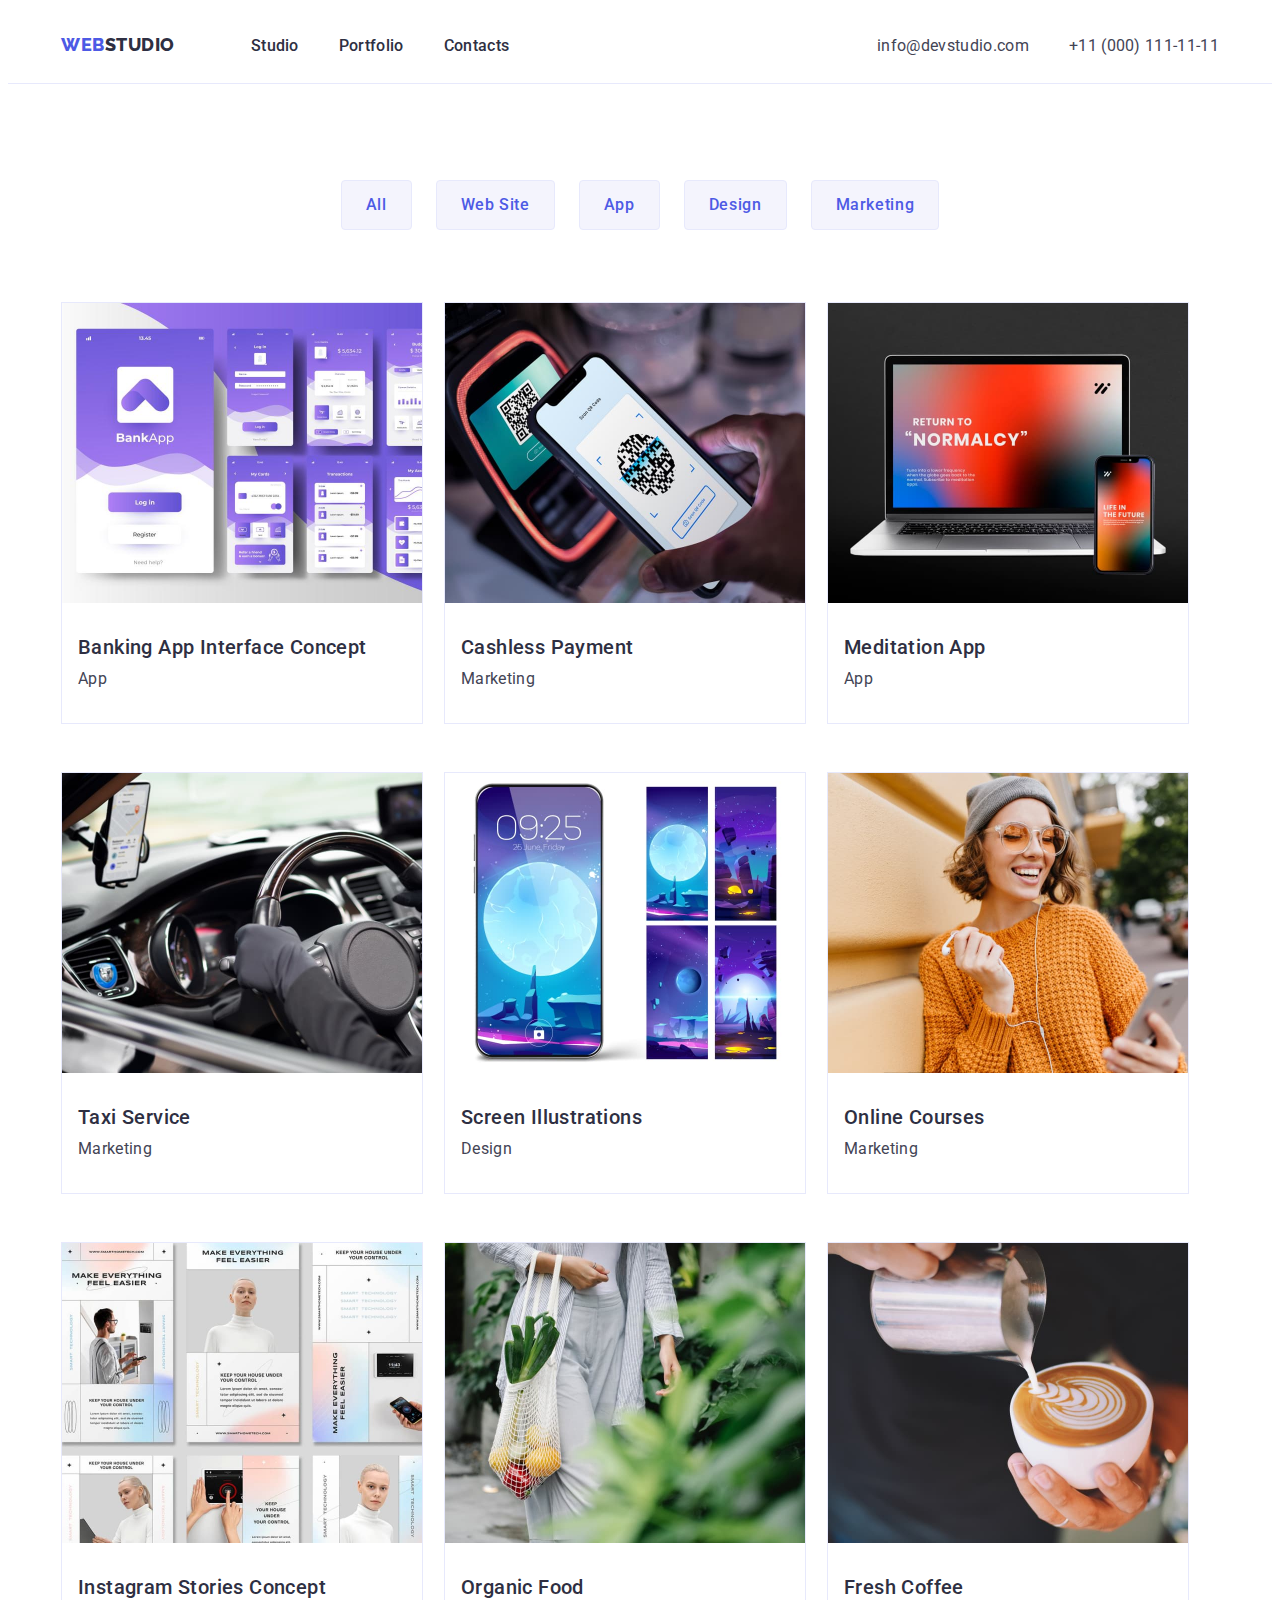
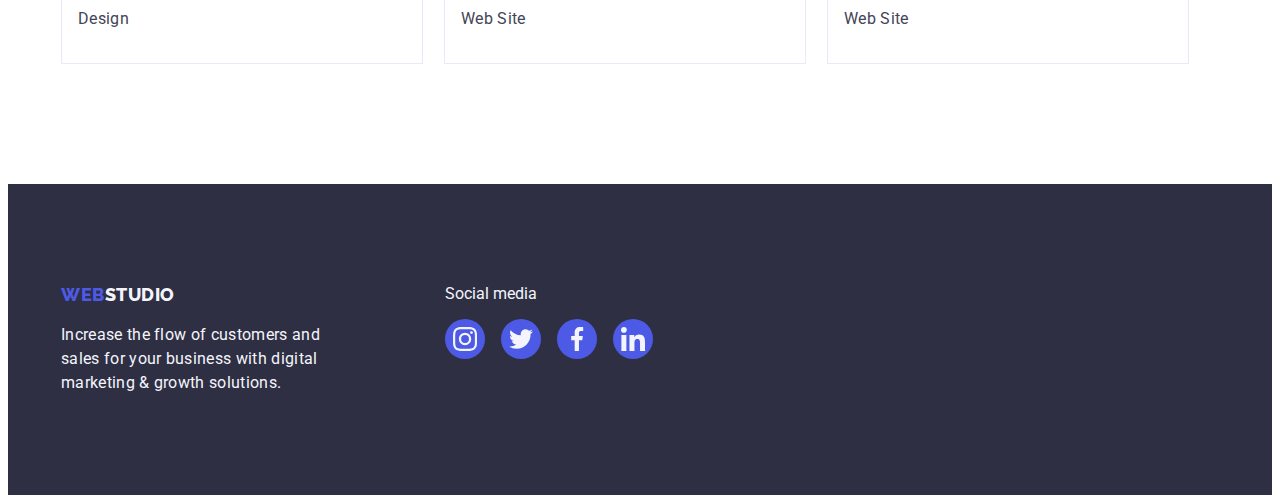
==== portfolio.html @ e845f2e0 "Initial commit" ====
<!DOCTYPE html>
<html lang="en">
<head>
    <meta charset="UTF-8">
    <meta http-equiv="X-UA-Compatible" content="IE=edge">
    <meta name="viewport" content="width=, initial-scale=1.0">
    <title>Portfolio</title>
    <link rel="preconnect" href="https://fonts.googleapis.com">
    <link rel="preconnect" href="https://fonts.gstatic.com" crossorigin>
    <link href="https://fonts.googleapis.com/css2?family=Raleway:wght@800&family=Roboto:wght@400;500;700;900&display=swap"
        rel="stylesheet">
    <link rel="stylesheet" href="https://cdnjs.cloudflare.com/ajax/libs/modern-normalize/1.1.0/modern-normalize.min.css" integrity="sha512-wpPYUAdjBVSE4KJnH1VR1HeZfpl1ub8YT/NKx4PuQ5NmX2tKuGu6U/JRp5y+Y8XG2tV+wKQpNHVUX03MfMFn9Q==" crossorigin="anonymous" referrerpolicy="no-referrer" />
    <link rel="stylesheet" href="./css/styles.css">
</head>
<body>
<!-- HEADER -->
    <header class="header-portfolio header">
        <div class="container header-container">
<!-- NAVIGATION -->
            <nav class="header-portfolio-menu header-menu">
                <a class="header-portfolio-logo logo link" href="./index.html">
                    Web<span class="black-part-logo">Studio</span>
                </a>           
                <ul class="header-portfolio-menu-list header-menu-list list">
                    <li class="header-portfolio-menu-item ">
                        <a class="header-portfolio-menu-link header-menu-link link" href="./index.html">Studio</a>
                    </li>
                    <li class="header-portfolio-menu-item">
                        <a class="header-portfolio-menu-link header-menu-link link" href="./portfolio.html">Portfolio</a>
                    </li>
                    <li class="header-portfolio-menu-item">
                        <a class="header-portfolio-menu-link header-menu-link link" href="">Contacts</a>
                    </li>
                </ul>
            </nav>
    <!-- CONTACTS -->
            <address class="header-portfolio-contact header-contact">
                <ul class="header-portfolio-contact-list header-contact-list list">
                    <li class="header-portfolio-contact-item">
                        <a class="portfolio-info-link info-link link" href="mailto:info@devstudio.com">info@devstudio.com</a>
                    </li>
                    <li class="header-portfolio-contact-item">
                        <a class="portfolio-info-link info-link link" href="tel:+110001111111">+11 (000) 111-11-11</a>
                    </li>
                </ul>
            </address>
        </div>
    </header>
<!-- MAIN -->
    <main>
        <section class="filter">
            <div class="container">
                <h1 hidden>filter</h1>
                <ul class="filter-list list">
                    <li class="filter-item">
                        <button class="filter-btn" type="button">All</button>
                    </li>
                    <li class="filter-item">
                        <button class="filter-btn" type="button">Web Site</button>
                    </li>
                    <li class="filter-item">
                        <button class="filter-btn" type="button">App</button>
                    </li>
                    <li class="filter-item">
                        <button class="filter-btn" type="button">Design</button>
                    </li>
                    <li class="filter-item">
                        <button class="filter-btn" type="button">Marketing</button>
                    </li>
                </ul>    
                <ul class="portfolio-list list">
                    <li class="portfolio-item">
                        <a class="portfolio-img-link link" href="">
                            <img class="portfolio-img img" src="./images/portfolio-bankingapp.jpg" alt="layout of the banking application" width="360" height="300">
                            <div class="text-cards">
                                <h2 class="portfolio-subtitle title-cards">Banking App Interface Concept</h2>
                                <p class="portfolio-text text">App</p>
                            </div>
                        </a>
                    </li>
                    <li class="portfolio-item">
                        <a class="portfolio-img-link link" href="">
                            <img class="portfolio-img img" src="./images/portfolio-cashlesspayment.jpg" alt="phone scanning a QR code" width="360" height="300">
                            <div class="text-cards">
                                <h2 class="portfolio-subtitle title-cards">Cashless Payment</h2>
                                <p class="portfolio-text text">Marketing</p>
                            </div>
                        </a>
                    </li>
                    <li class="portfolio-item">
                        <a class="portfolio-img-link link" href="">
                            <img class="portfolio-img img" src="./images/portfolio-meditationapp.jpg" alt="laptop with phone" width="360" height="300">
                            <div class="text-cards">
                                <h2 class="portfolio-subtitle title-cards">Meditation App</h2>
                                <p class="portfolio-text text">App</p>
                            </div>
                        </a>
                    </li>
                    <li class="portfolio-item">
                        <a class="portfolio-img-link link" href="">
                            <img class="portfolio-img img" src="./images/portfolio-taxiservices.jpg" alt="car steering wheel" width="360" height="300">
                            <div class="text-cards">
                                <h2 class="portfolio-subtitle title-cards">Taxi Service</h2>
                                <p class="portfolio-text text">Marketing</p>
                            </div>
                        </a>
                    </li>
                    <li class="portfolio-item">
                        <a class="portfolio-img-link link" href="">
                            <img class="portfolio-img img" src="./images/portfolio-screenillustrations.jpg" alt="phone screen" width="360" height="300">
                            <div class="text-cards">
                                <h2 class="portfolio-subtitle title-cards">Screen Illustrations</h2>
                                <p class="portfolio-text text">Design</p>
                            </div>
                        </a>
                    </li>
                    <li class="portfolio-item">
                        <a class="portfolio-img-link link" href="">
                            <img class="portfolio-img img" src="./images/portfolio-onlinecourses.jpg" alt="girl with phone" width="360" height="300">
                            <div class="text-cards">
                                <h2 class="portfolio-subtitle title-cards">Online Courses</h2>
                                <p class="portfolio-text text">Marketing</p>
                            </div>
                        </a>
                    </li>
                    <li class="portfolio-item">
                        <a class="portfolio-img-link link" href="">
                            <img class="portfolio-img img" src="./images/portfolio-instagramstoriesconcept.jpg" alt="advertising posters" width="360" height="300">
                            <div class="text-cards">
                                <h2 class="portfolio-subtitle title-cards">Instagram Stories Concept</h2>
                                <p class="portfolio-text text">Design</p>
                            </div>
                        </a>
                    </li>
                    <li class="portfolio-item">
                        <a class="portfolio-img-link link" href="">
                            <img class="portfolio-img img" src="./images/portfolio-organicfood.jpg" alt="vegetables in bag" width="360" height="300">
                            <div class="text-cards">
                                <h2 class="portfolio-subtitle title-cards">Organic Food</h2>
                                <p class="portfolio-text text">Web Site</p>
                            </div>
                        </a>
                    </li>
                    <li class="portfolio-item">
                        <a class="portfolio-img-link link" href="">
                            <img class="portfolio-img img" src="./images/portfolio-freshcoffee.jpg" alt="cup of coffee" width="360" height="300">
                            <div class="text-cards ">
                                <h2 class="portfolio-subtitle title-cards">Fresh Coffee</h2>
                                <p class="portfolio-text text">Web Site</p>
                            </div>
                        </a>
                    </li>
                </ul>
            </div>
        </section>
    </main>
<!-- FOOTER -->
    <footer class="footer">
        <div class="container footer-container">
            <div class="footer-logo-text">
            <a class="footer-logo logo link" href="./index.html">
                Web<span class="footer-span black-part-logo">Studio</span>
            </a>
            <p class="footer-text text">Increase the flow of customers and sales for your business with digital marketing & growth solutions.</p>
            </div>
            <div class="footer-soc">
                <p class="footer-text">Social media</p>
                <ul class="soc-list list">
                    <li class="soc-list-item">
                        <a class="soc-icon-link link" href="">
                            <svg class="soc-icon" width="24px" height="24px">
                                <use href="./images/icons.svg#icon-instagram"></use>
                            </svg>
                        </a>
                    </li>
                    <li class="soc-list-item">
                        <a class="soc-icon-link link" href="">
                            <svg class="soc-icon" width="24px" height="24px">
                                <use href="./images/icons.svg#icon-twitter"></use>
                            </svg>
                        </a>
                    </li>
                    <li class="soc-list-item">
                        <a class="soc-icon-link link" href="">
                            <svg class="soc-icon" width="24px" height="24px">
                                <use href="./images/icons.svg#icon-facebook"></use>
                            </svg>
                        </a>
                    </li>
                    <li class="soc-list-item">
                        <a class="soc-icon-link link" href="">
                            <svg class="soc-icon" width="24px" height="24px">
                                <use href="./images/icons.svg#icon-linkedin"></use>
                            </svg>
                        </a>
                    </li>
                </ul>
            </div>
        </div>
    </footer>
</body>
</html>
---- css/styles.css ----
:root{
    --main-font: "Roboto", sans-serif;
    --secondary-font: 'Raleway', sans-serif;
    --main-text-color: #2E2F42;
    --secondary-text-color: #434455;
    --background-title-btn-color: #FFFFFF;
    --logo-btn-color: #4d5ae5;
    --hover-color: #404BBF;
    --team-filter-footer-background: #F4F4FD;
    --border-header-color: #E7E9FC;
    --hero-bg-gradient: linear-gradient(rgba(46, 47, 66, 0.7), rgba(46, 47, 66, 0.7));
    --customers-icon-color: #8E8F99;
    --footer-icon-hover-color: #31D0AA;
}   

li {
    list-style: none;
}

a {
    text-decoration: none;
}

p, 
h1, 
h2, 
h3, 
h4, 
h5, 
h6{
    margin: 0;
}

ul{
    margin: 0;
    padding-left: 0;
}

button{
    cursor: pointer;
}

address{
    font-style: normal;
}

img{
    display: block;
}

.container{
    width: 1158px;
    padding-right: 15px;
    padding-left: 15px;
    margin: 0 auto;
}

.section{
    padding-top: 120px;
    padding-bottom: 120px;
}
/* ======= COMPONENTS ======= */
.secondary-title {
    font-weight: 700;
    font-size: 36px;
    line-height: 1.11;
    letter-spacing: 0.02em;
    text-transform: capitalize;
    text-align: center;
    color: var(--main-text-color);
    margin-bottom: 72px;
}

.title-cards {
    font-weight: 500;
    font-size: 20px;
    line-height: 1.2;
    letter-spacing: 0.02em;
    color: var(--main-text-color);
    margin-bottom: 8px;
}

.text{
    letter-spacing: 0.02em;
    line-height: 1.5;
    color: var(--secondary-text-color);
}
/* ======= /COMPONENTS ======= */
body {
    background-color: var(--background-title-btn-color);
    font-family: var(--main-font);
    font-size: 16px;
    color: var(--secondary-text-color);
}
/* =======HEADER======= */
.header{
    border-bottom: 1px solid var(--border-header-color);
    padding-top: 25.5px;
    padding-bottom: 25.5px;
}
/* ======= LOGO ======= */
.logo {
    font-family: var(--secondary-font);
    font-weight: 800;
    font-size: 18px;
    line-height: 1.17;
    letter-spacing: 0.03em;
    text-transform: uppercase;
    color: var(--logo-btn-color);
    margin-right: 76px;
}

.black-part-logo {
    color: var(--main-text-color);
}

/* ======= /LOGO ======= */
/* ======= NAV ======= */
.header-container{
    display: flex;
    align-items: center;
    
}

.header-menu{
    display: flex;
    margin-right: auto;
}

.header-menu-link {
    font-weight: 500;
    color: var(--main-text-color);
    letter-spacing: 0.02em;
    line-height: 1.5;
}

.header-menu-list{
    display: flex;
    gap: 40px;
}

.header-menu-link:hover,
.header-menu-link:focus {
    color: var(--hover-color);
    
}

.header-contact {
    color: var(--secondary-text-color);
    letter-spacing: 0.02em;
    line-height: 1.5;
}

.header-contact-list{
    display: flex;
    gap: 40px;
}

.info-link {
    color: var(--secondary-text-color);
}

.info-link:hover,
.info-link:focus {
    color: var(--hover-color);
}

/* ======= CONTACTS ======= */

/* ======= HERO ======= */
.hero {
    background-color:var(--main-text-color);
    background-image: var(--hero-bg-gradient), url(../images/hero-bg.jpg);
    background-repeat: no-repeat;
    background-position:  center;
    background-size: cover;
    padding-top: 188px;
    padding-bottom: 188px;
}

.hero-title{
    max-width: 496px;
    margin: 0 auto 48px;
}
.primary-title {
    text-align: center;
    font-size: 56px;
    line-height: 1.07;
    letter-spacing: 0.02em;
    color: var(--background-title-btn-color);
}

.hero-order-btn {
    display: block;
    min-width: 169px;
    height: 56px;
    background-color: var(--logo-btn-color);
    font-family: var(--main-font);
    font-weight: 500;
    font-size: 16px;
    line-height: 1.5;
    letter-spacing: 0.04em;
    color: var(--background-title-btn-color);
    border-radius: 4px;
    box-shadow: 0px 4px 4px rgba(0, 0, 0, 0.15);
    border: none;
    padding: 0;
    margin: 0 auto;
}

.hero-order-btn:hover,
.hero-order-btn:focus {
    background-color: var(--hover-color);
    cursor: pointer;
}
/* =======PRODUCTIVITY====== */
.productivity-list{
    display: flex;
    gap: 24px;
}

.productivity-item{
    width: 264px;
}

.productivity-icon-link{
    display: flex;
    width: 264px;
    height: 112px;
    background-color: #F4F4FD;
    border-radius: 4px;
    margin-bottom: 8px;
    align-items: center;
    justify-content: center;
}



/* =======ACTIVITY====== */
.activity{
    padding-bottom: 120px;
}

.activity-list{
    display: flex;
    gap: 24px;
}

.activity-item{
    border: 1px solid #E7E9FC;
}
/* ======= TEAM ======= */
.team {
    background-color:var(--team-filter-footer-background);
}

.team-list{
    display: flex;
    gap: 24px;
}

.team-item {
    background-color: var(--background-title-btn-color);
    box-shadow: 0px 1px 6px rgba(46, 47, 66, 0.08), 0px 1px 1px rgba(46, 47, 66, 0.16), 0px 2px 1px rgba(46, 47, 66, 0.08);
    border-radius: 0px 0px 4px 4px;
}

.team-subtitle{
    text-align: center;
}

.team-text{
    text-align: center;
    margin-bottom: 8px;
}

.text-cards{
    padding-bottom: 32px;
    padding-top: 32px;
}

.soc-list{
    display: flex;
    padding-right: 16px;
    padding-left: 16px;
    gap: 24px;
}
.soc-icon-link{
    display: flex;
    width: 40px;
    height: 40px;
    border-radius: 50%;
    background-color: var(--logo-btn-color);
    align-items: center;
    justify-content: center;
}

.team .soc-icon-link:hover,
.team .soc-icon-link:focus{
    background-color: var(--hover-color);
}
/* =======CUSTOMERS====== */
.customers-list{
    display: flex;
    gap: 24px;
}
.customers-icon-link{
    width: 168px;
    height: 88px;
    border: 1px solid #8E8F99;
    border-radius: 4px;
    border-color: var(--customers-icon-color);
    display: flex;
    align-items: center;
    justify-content: center;
}
.customers-icon{
    fill: var(--customers-icon-color);
  
}

.customers-icon-link:hover, 
.customers-icon-link:focus{
    border-color: var(--hover-color);
}

.customers-icon-link:hover .customers-icon, 
.customers-icon-link:focus .customers-icon{
    fill: var(--hover-color);
}

/* ======= FOOTER ======= */
.footer {
    background-color: var(--main-text-color);
    padding-top: 100px;
    padding-bottom: 100px;
}

.footer-container{
    display: flex;
}
.footer-span {
    color: var(--team-filter-footer-background);
}

.footer-text {
    color: var(--team-filter-footer-background);
    margin-top: 17.5px;
    width: 264px;
}
.footer-soc > .footer-text{
    margin-bottom: 16px;
    margin-top: 0;
}
.footer-logo-text{
    margin-right: 120px;
}
.footer-soc > .soc-list{
    padding: 0;
    gap: 16px;
}
.footer .soc-icon-link:hover,
.footer .soc-icon-link:focus{
    background-color: var(--footer-icon-hover-color);
}
/* ======= /FOOTER ======= */
/* ========PORTFOLIO====== */
.filter{
    padding-top: 96px;
    padding-bottom: 120px;
}
.filter-btn {
    background-color: var(--team-filter-footer-background);
    font-family: var(--main-font);
    font-weight: 500;
    font-size: 16px;
    line-height: 1.5;
    letter-spacing: 0.04em;
    color: var(--logo-btn-color);
    border: 1px solid #E7E9FC;
    border-radius: 4px;
    padding: 12px 24px;
}
.filter-list{
    margin-bottom: 72px;
    display: flex;
    justify-content: center;
    gap: 24px;
}
.filter-btn:hover,
.filter-btn:focus {
    background-color: var(--hover-color);
    cursor: pointer;
    color: var(--background-title-btn-color);
    box-shadow: 0px 3px 1px rgba(0, 0, 0, 0.1), 0px 2px 1px rgba(0, 0, 0, 0.08), 0px 2px 2px rgba(0, 0, 0, 0.12);
    border-color: var(--hover-color);
}

.portfolio-text {
    color: var(--secondary-text-color);
    letter-spacing: 0.02em;
    line-height: 1.5;
}
.portfolio-list{
    display: flex;
    flex-wrap: wrap;
}

.portfolio-item{
    border: 1px solid #E7E9FC;
    margin-right: 21px;
    margin-bottom: 48px;
}

.portfolio-item:nth-child(3n + 3){
    margin-right: 0;
}

.portfolio-item:nth-last-child(-n + 3) {
    margin-bottom: 0;
}

.portfolio-img-link > .text-cards{
    padding-left: 16px;
}
.portfolio-item:hover,
.portfolio-item:focus{
    box-shadow: 0px 1px 6px rgba(46, 47, 66, 0.08), 0px 1px 1px rgba(46, 47, 66, 0.16), 0px 2px 1px rgba(46, 47, 66, 0.08);
}
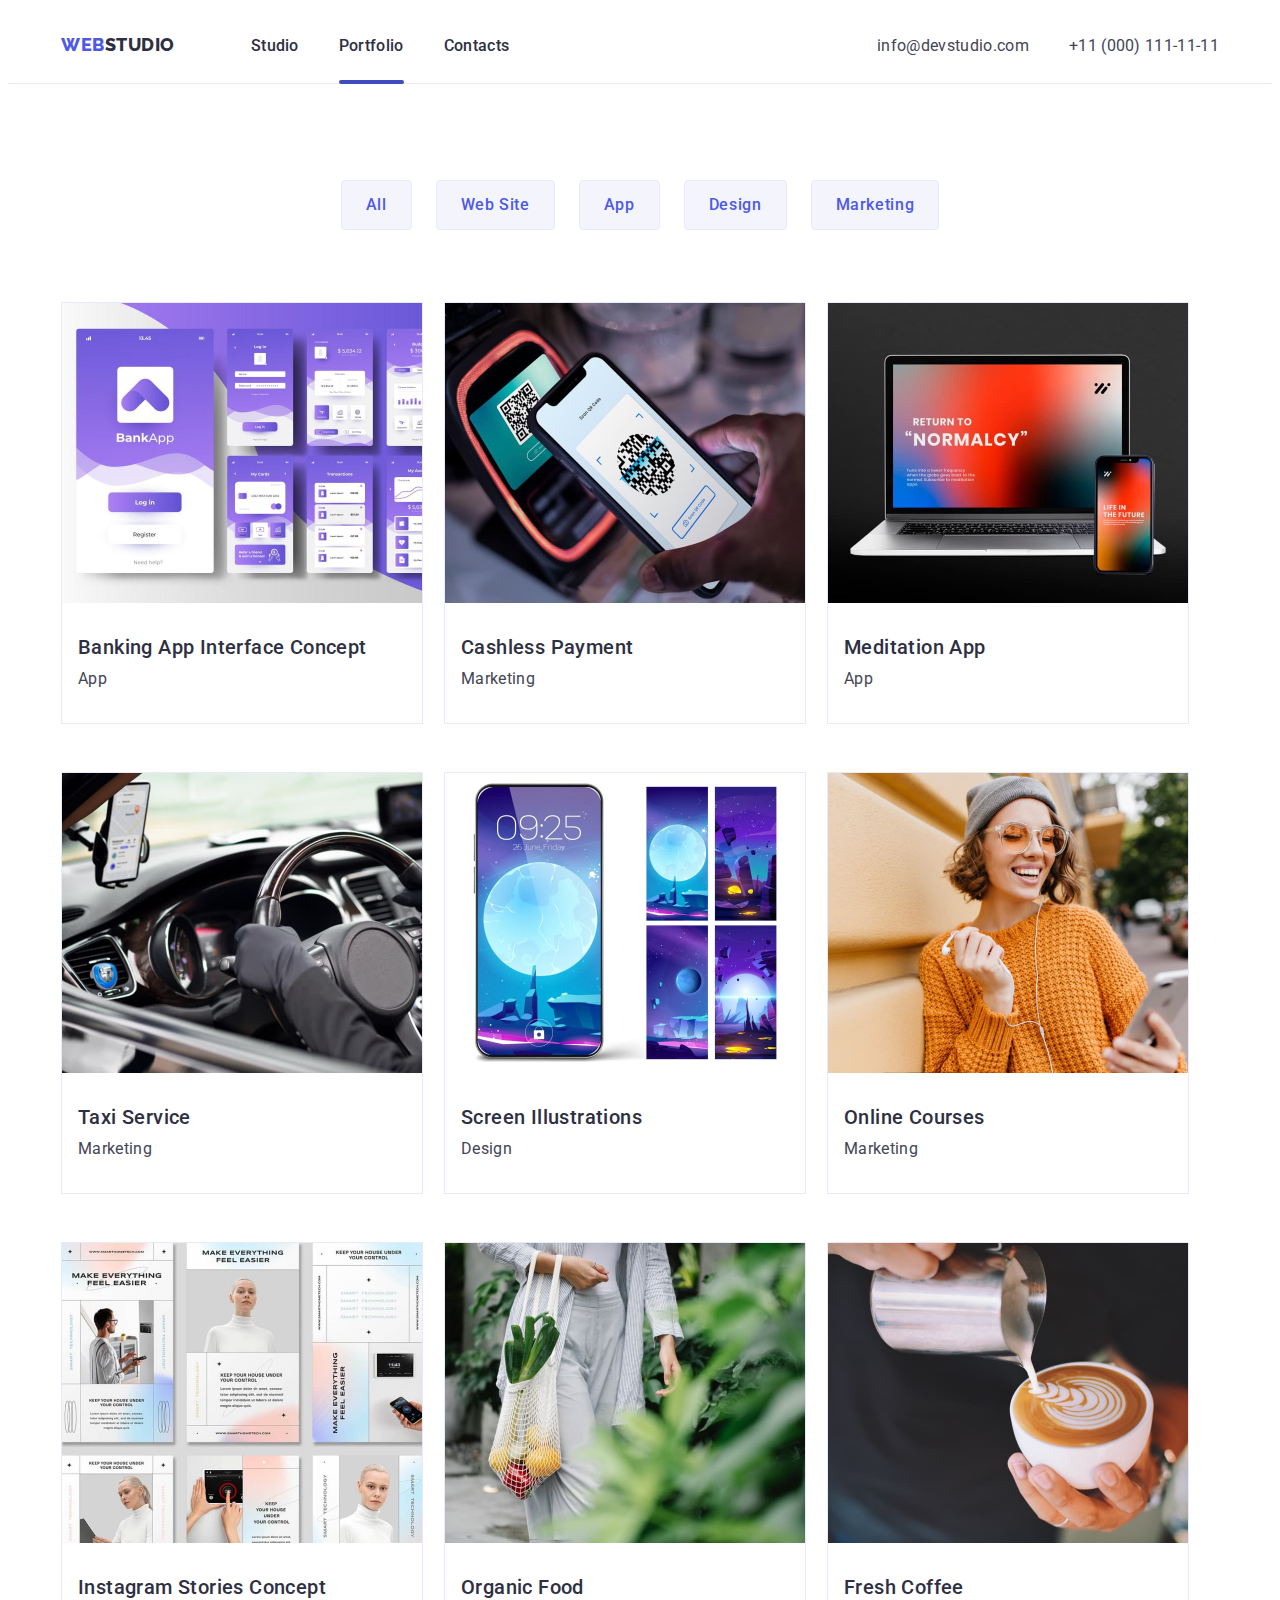
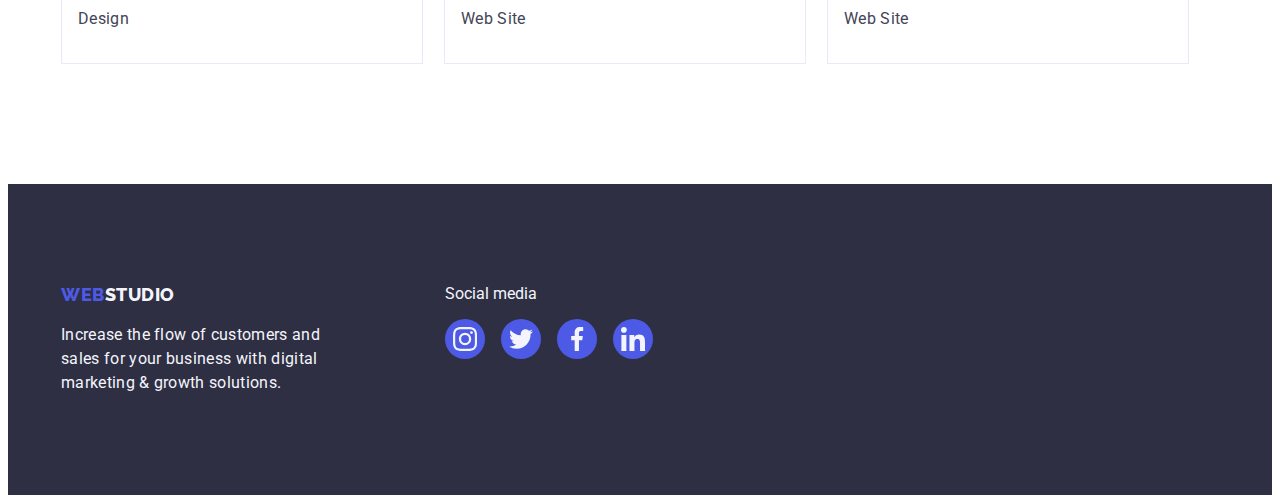
==== commit 54bcf8ea: "hw5" ====
--- a/portfolio.html
+++ b/portfolio.html
@@ -26,7 +26,7 @@
                         <a class="header-portfolio-menu-link header-menu-link link" href="./index.html">Studio</a>
                     </li>
                     <li class="header-portfolio-menu-item">
-                        <a class="header-portfolio-menu-link header-menu-link link" href="./portfolio.html">Portfolio</a>
+                        <a class="header-portfolio-menu-link header-menu-link link active" href="./portfolio.html">Portfolio</a>
                     </li>
                     <li class="header-portfolio-menu-item">
                         <a class="header-portfolio-menu-link header-menu-link link" href="">Contacts</a>
@@ -71,7 +71,10 @@
                 <ul class="portfolio-list list">
                     <li class="portfolio-item">
                         <a class="portfolio-img-link link" href="">
+                            <div class="portfolio-cover-wrap">
                             <img class="portfolio-img img" src="./images/portfolio-bankingapp.jpg" alt="layout of the banking application" width="360" height="300">
+                            <p class="portfolio-cover-text">14 Stylish and User-Friendly App Design Concepts · Task Manager App · Calorie Tracker App · Exotic Fruit Ecommerce App · Cloud Storage App</p>
+                            </div>
                             <div class="text-cards">
                                 <h2 class="portfolio-subtitle title-cards">Banking App Interface Concept</h2>
                                 <p class="portfolio-text text">App</p>
@@ -80,7 +83,10 @@
                     </li>
                     <li class="portfolio-item">
                         <a class="portfolio-img-link link" href="">
+                            <div class="portfolio-cover-wrap">
                             <img class="portfolio-img img" src="./images/portfolio-cashlesspayment.jpg" alt="phone scanning a QR code" width="360" height="300">
+                            <p class="portfolio-cover-text">14 Stylish and User-Friendly App Design Concepts · Task Manager App · Calorie Tracker App · Exotic Fruit Ecommerce App · Cloud Storage App</p>
+                           </div>
                             <div class="text-cards">
                                 <h2 class="portfolio-subtitle title-cards">Cashless Payment</h2>
                                 <p class="portfolio-text text">Marketing</p>
@@ -89,7 +95,10 @@
                     </li>
                     <li class="portfolio-item">
                         <a class="portfolio-img-link link" href="">
+                            <div class="portfolio-cover-wrap">
                             <img class="portfolio-img img" src="./images/portfolio-meditationapp.jpg" alt="laptop with phone" width="360" height="300">
+                            <p class="portfolio-cover-text">14 Stylish and User-Friendly App Design Concepts · Task Manager App · Calorie Tracker App · Exotic Fruit Ecommerce App · Cloud Storage App</p>
+                            </div>
                             <div class="text-cards">
                                 <h2 class="portfolio-subtitle title-cards">Meditation App</h2>
                                 <p class="portfolio-text text">App</p>
@@ -98,7 +107,10 @@
                     </li>
                     <li class="portfolio-item">
                         <a class="portfolio-img-link link" href="">
+                            <div class="portfolio-cover-wrap">
                             <img class="portfolio-img img" src="./images/portfolio-taxiservices.jpg" alt="car steering wheel" width="360" height="300">
+                            <p class="portfolio-cover-text">14 Stylish and User-Friendly App Design Concepts · Task Manager App · Calorie Tracker App · Exotic Fruit Ecommerce App · Cloud Storage App</p>
+                           </div>
                             <div class="text-cards">
                                 <h2 class="portfolio-subtitle title-cards">Taxi Service</h2>
                                 <p class="portfolio-text text">Marketing</p>
@@ -107,7 +119,10 @@
                     </li>
                     <li class="portfolio-item">
                         <a class="portfolio-img-link link" href="">
+                            <div class="portfolio-cover-wrap">
                             <img class="portfolio-img img" src="./images/portfolio-screenillustrations.jpg" alt="phone screen" width="360" height="300">
+                            <p class="portfolio-cover-text">14 Stylish and User-Friendly App Design Concepts · Task Manager App · Calorie Tracker App · Exotic Fruit Ecommerce App · Cloud Storage App</p>
+                           </div>
                             <div class="text-cards">
                                 <h2 class="portfolio-subtitle title-cards">Screen Illustrations</h2>
                                 <p class="portfolio-text text">Design</p>
@@ -116,7 +131,10 @@
                     </li>
                     <li class="portfolio-item">
                         <a class="portfolio-img-link link" href="">
+                            <div class="portfolio-cover-wrap">
                             <img class="portfolio-img img" src="./images/portfolio-onlinecourses.jpg" alt="girl with phone" width="360" height="300">
+                            <p class="portfolio-cover-text">14 Stylish and User-Friendly App Design Concepts · Task Manager App · Calorie Tracker App · Exotic Fruit Ecommerce App · Cloud Storage App</p>
+                           </div>
                             <div class="text-cards">
                                 <h2 class="portfolio-subtitle title-cards">Online Courses</h2>
                                 <p class="portfolio-text text">Marketing</p>
@@ -125,7 +143,10 @@
                     </li>
                     <li class="portfolio-item">
                         <a class="portfolio-img-link link" href="">
+                            <div class="portfolio-cover-wrap">
                             <img class="portfolio-img img" src="./images/portfolio-instagramstoriesconcept.jpg" alt="advertising posters" width="360" height="300">
+                            <p class="portfolio-cover-text">14 Stylish and User-Friendly App Design Concepts · Task Manager App · Calorie Tracker App · Exotic Fruit Ecommerce App · Cloud Storage App</p>
+                           </div>
                             <div class="text-cards">
                                 <h2 class="portfolio-subtitle title-cards">Instagram Stories Concept</h2>
                                 <p class="portfolio-text text">Design</p>
@@ -134,7 +155,10 @@
                     </li>
                     <li class="portfolio-item">
                         <a class="portfolio-img-link link" href="">
+                            <div class="portfolio-cover-wrap">
                             <img class="portfolio-img img" src="./images/portfolio-organicfood.jpg" alt="vegetables in bag" width="360" height="300">
+                            <p class="portfolio-cover-text">14 Stylish and User-Friendly App Design Concepts · Task Manager App · Calorie Tracker App · Exotic Fruit Ecommerce App · Cloud Storage App</p>
+                           </div>
                             <div class="text-cards">
                                 <h2 class="portfolio-subtitle title-cards">Organic Food</h2>
                                 <p class="portfolio-text text">Web Site</p>
@@ -143,7 +167,10 @@
                     </li>
                     <li class="portfolio-item">
                         <a class="portfolio-img-link link" href="">
+                            <div class="portfolio-cover-wrap">
                             <img class="portfolio-img img" src="./images/portfolio-freshcoffee.jpg" alt="cup of coffee" width="360" height="300">
+                            <p class="portfolio-cover-text">14 Stylish and User-Friendly App Design Concepts · Task Manager App · Calorie Tracker App · Exotic Fruit Ecommerce App · Cloud Storage App</p>
+                        </div>
                             <div class="text-cards ">
                                 <h2 class="portfolio-subtitle title-cards">Fresh Coffee</h2>
                                 <p class="portfolio-text text">Web Site</p>
--- a/css/styles.css
+++ b/css/styles.css
@@ -12,6 +12,8 @@
     --hero-bg-gradient: linear-gradient(rgba(46, 47, 66, 0.7), rgba(46, 47, 66, 0.7));
     --customers-icon-color: #8E8F99;
     --footer-icon-hover-color: #31D0AA;
+    --transition-durartion-timing: 250ms cubic-bezier(0.4, 0, 0.2, 1);
+    --modal-bg-color: #FCFCFC;
 }   
 
 li {
@@ -49,6 +51,9 @@
     display: block;
 }
 
+.no-scroll{
+    overflow: hidden;
+}
 .container{
     width: 1158px;
     padding-right: 15px;
@@ -133,6 +138,7 @@
     color: var(--main-text-color);
     letter-spacing: 0.02em;
     line-height: 1.5;
+    transition: color var(--transition-durartion-timing);
 }
 
 .header-menu-list{
@@ -159,13 +165,26 @@
 
 .info-link {
     color: var(--secondary-text-color);
+    transition: color var(--transition-durartion-timing);
 }
 
 .info-link:hover,
 .info-link:focus {
     color: var(--hover-color);
 }
-
+.active{
+    position: relative;
+}
+.active::after{
+    content: '';
+    width: 100%;
+    height: 4px;
+    background-color: var(--hover-color);
+    border-radius: 2px; 
+    position: absolute;
+    left: 0;
+    bottom: -29px;
+}
 /* ======= CONTACTS ======= */
 
 /* ======= HERO ======= */
@@ -207,12 +226,13 @@
     border: none;
     padding: 0;
     margin: 0 auto;
+    transition: background-color var(--transition-durartion-timing);
 }
 
 .hero-order-btn:hover,
 .hero-order-btn:focus {
     background-color: var(--hover-color);
-    cursor: pointer;
+    
 }
 /* =======PRODUCTIVITY====== */
 .productivity-list{
@@ -294,6 +314,7 @@
     background-color: var(--logo-btn-color);
     align-items: center;
     justify-content: center;
+    transition: background-color var(--transition-durartion-timing);
 }
 
 .team .soc-icon-link:hover,
@@ -314,10 +335,10 @@
     display: flex;
     align-items: center;
     justify-content: center;
+    transition: border-color var(--transition-durartion-timing),  fill var(--transition-durartion-timing);
 }
 .customers-icon{
     fill: var(--customers-icon-color);
-  
 }
 
 .customers-icon-link:hover, 
@@ -365,6 +386,47 @@
     background-color: var(--footer-icon-hover-color);
 }
 /* ======= /FOOTER ======= */
+/* ========MODAL========== */
+.backdrop{
+    position: fixed;
+    width: 100%;
+    height: 100%;
+    top: 0;
+    background-color: rgba(46, 47, 66, 0.4);
+    transition: opasity var(--transition-durartion-timing), visibility var(--transition-durartion-timing);
+}
+.modal{
+    width: 408px;
+    min-height: 576px;
+    background: var(--modal-bg-color);
+    box-shadow: 0px 1px 1px rgba(0, 0, 0, 0.14), 0px 1px 3px rgba(0, 0, 0, 0.12), 0px 2px 1px rgba(0, 0, 0, 0.2);
+    border-radius: 4px;
+    position: absolute;
+    top: 50%;
+    left: 50%;
+    transform: translate(-50%, -50%) rotate(0);
+    transition: transform var(--transition-durartion-timing);
+    padding: 24px;
+}
+.backdrop.is-hidden .modal{
+    transform: translate(-50%, -50%) rotate(-360deg);
+}
+.close-btn{
+    width: 24px;
+    height: 24px;
+    background: #E7E9FC;
+    border: 1px solid rgba(0, 0, 0, 0.1);
+    border-radius: 50%;
+    display: flex;
+    align-items: center;
+    justify-content: center;
+    margin-left: auto;
+}
+.is-hidden{
+    opacity: 0;
+    visibility: hidden;
+    pointer-events: none;
+}
 /* ========PORTFOLIO====== */
 .filter{
     padding-top: 96px;
@@ -381,6 +443,7 @@
     border: 1px solid #E7E9FC;
     border-radius: 4px;
     padding: 12px 24px;
+    transition: background-color var(--transition-durartion-timing), color var(--transition-durartion-timing), box-shadow var(--transition-durartion-timing), border-color var(--transition-durartion-timing);
 }
 .filter-list{
     margin-bottom: 72px;
@@ -391,7 +454,6 @@
 .filter-btn:hover,
 .filter-btn:focus {
     background-color: var(--hover-color);
-    cursor: pointer;
     color: var(--background-title-btn-color);
     box-shadow: 0px 3px 1px rgba(0, 0, 0, 0.1), 0px 2px 1px rgba(0, 0, 0, 0.08), 0px 2px 2px rgba(0, 0, 0, 0.12);
     border-color: var(--hover-color);
@@ -411,6 +473,8 @@
     border: 1px solid #E7E9FC;
     margin-right: 21px;
     margin-bottom: 48px;
+    transition: box-shadow var(--transition-durartion-timing);
+    
 }
 
 .portfolio-item:nth-child(3n + 3){
@@ -427,4 +491,28 @@
 .portfolio-item:hover,
 .portfolio-item:focus{
     box-shadow: 0px 1px 6px rgba(46, 47, 66, 0.08), 0px 1px 1px rgba(46, 47, 66, 0.16), 0px 2px 1px rgba(46, 47, 66, 0.08);
+}
+
+.portfolio-item:hover .portfolio-cover-text,
+.portfolio-item:focus .portfolio-cover-text{
+    transform: translate(0);
+}
+.portfolio-cover-wrap{
+    position: relative;
+    overflow: hidden;
+}
+.portfolio-cover-text{
+    position: absolute;
+    top: 0;
+    font-family: var(--main-font);
+    font-size: 16px;
+    line-height: 1.5;
+    letter-spacing: 0.02em;
+    color: var(--team-filter-footer-background);
+    background-color: var(--logo-btn-color);
+    padding: 40px;
+    height: 100%;
+    transform: translateY(100%);
+    transition: transform var(--transition-durartion-timing);
+    overflow: auto;
 }